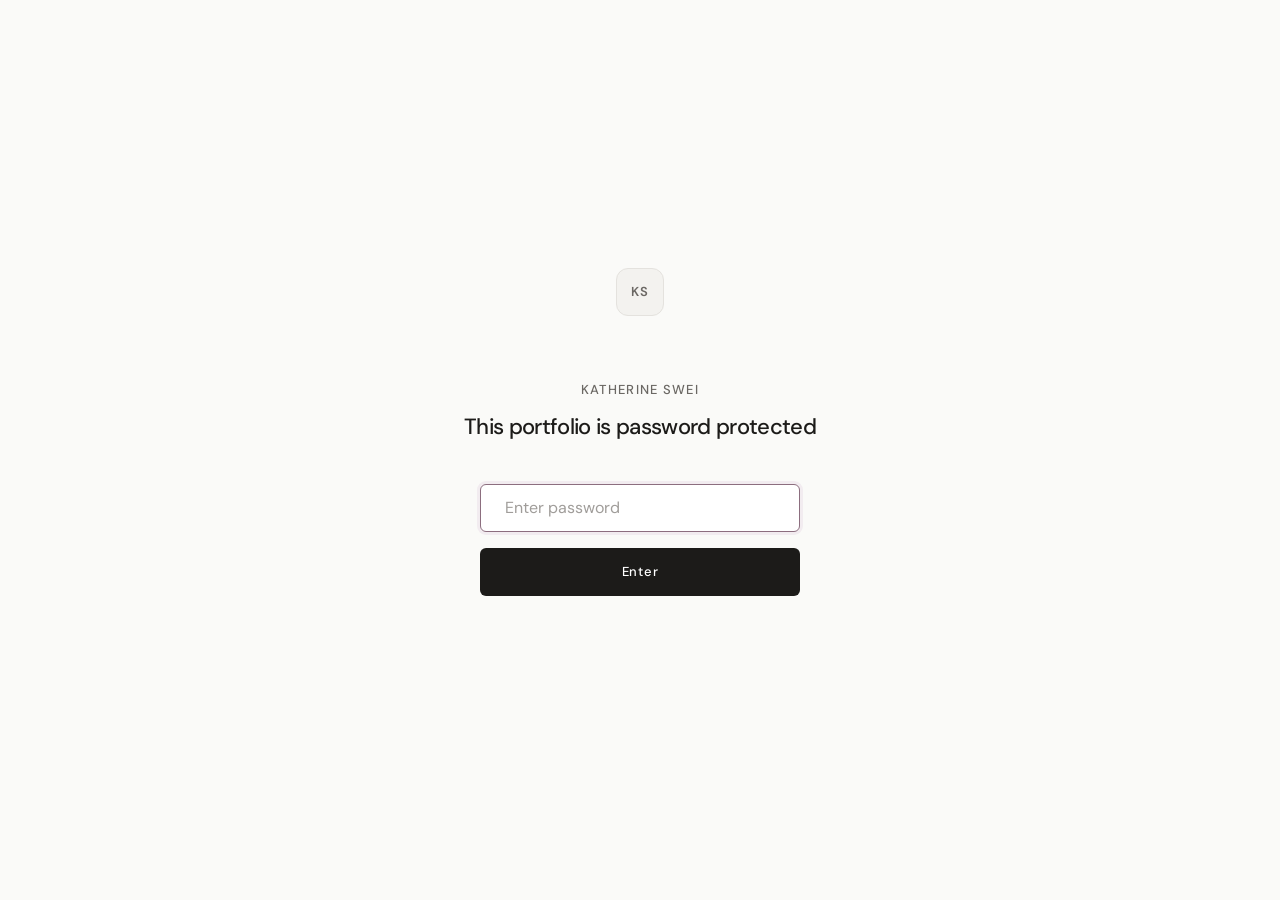
==== index.html @ fb3f7ec7 "Initial portfolio build — gate, work, and about pages Design system with DM Sans, warm mauve accent," ====
<!DOCTYPE html>
<html lang="en">
<head>
  <meta charset="UTF-8" />
  <meta name="viewport" content="width=device-width, initial-scale=1.0" />
  <title>Katherine Swei — Portfolio</title>
  <meta name="robots" content="noindex, nofollow" />
  <link rel="stylesheet" href="./css/tokens.css" />
  <link rel="stylesheet" href="./css/base.css" />
  <link rel="stylesheet" href="./css/gate.css" />
</head>
<body>
  <main class="gate">
    <div class="gate__mark">
      <!-- Replace src with your logo when ready -->
      <span class="gate__mark-placeholder">KS</span>
    </div>

    <p class="gate__label">Katherine Swei</p>
    <h1 class="gate__title">This portfolio is password protected</h1>

    <form class="gate__form" id="gate-form" novalidate>
      <div class="gate__input-wrap">
        <input
          class="gate__input"
          id="gate-password"
          type="password"
          placeholder="Enter password"
          autocomplete="current-password"
          autofocus
        />
      </div>
      <button class="gate__submit" id="gate-submit" type="submit">Enter</button>
      <p class="gate__error" id="gate-error" role="alert"></p>
    </form>
  </main>

  <script src="./js/gate.js"></script>
</body>
</html>
---- css/tokens.css ----
@import url('https://fonts.googleapis.com/css2?family=DM+Sans:ital,opsz,wght@0,9..40,400;0,9..40,500;0,9..40,600;1,9..40,400&display=swap');

:root {
  /* ── Colors ── */
  --color-bg:               #FAFAF8;
  --color-surface:          #F3F2EF;
  --color-border:           #E4E2DE;
  --color-border-subtle:    #EEECE9;

  --color-text-primary:     #1C1B19;
  --color-text-secondary:   #6B6864;
  --color-text-tertiary:    #A09D9A;

  --color-accent:           #8C6E7F;
  --color-accent-muted:     #F2ECF0;
  --color-accent-hover:     #7A5D6E;

  /* ── Typography ── */
  --font:                   'DM Sans', sans-serif;

  --text-xs:    0.6875rem;  /* 11px */
  --text-sm:    0.8125rem;  /* 13px */
  --text-base:  1rem;       /* 16px */
  --text-lg:    1.125rem;   /* 18px */
  --text-xl:    1.375rem;   /* 22px */
  --text-2xl:   1.75rem;    /* 28px */
  --text-3xl:   2.25rem;    /* 36px */
  --text-4xl:   3rem;       /* 48px */
  --text-5xl:   3.75rem;    /* 60px */

  --weight-regular:   400;
  --weight-medium:    500;
  --weight-semibold:  600;

  --leading-tight:    1.15;
  --leading-snug:     1.35;
  --leading-normal:   1.6;
  --leading-relaxed:  1.75;

  --tracking-tight:   -0.03em;
  --tracking-normal:  0em;
  --tracking-wide:    0.06em;
  --tracking-wider:   0.1em;

  /* ── Spacing (8pt grid) ── */
  --sp-1:   8px;
  --sp-2:   16px;
  --sp-3:   24px;
  --sp-4:   32px;
  --sp-5:   40px;
  --sp-6:   48px;
  --sp-8:   64px;
  --sp-10:  80px;
  --sp-12:  96px;
  --sp-16:  128px;
  --sp-20:  160px;

  /* ── Layout ── */
  --container-max:      1160px;
  --container-padding:  clamp(24px, 5vw, 64px);
  --nav-height:         64px;

  /* ── Radius ── */
  --radius-sm:  6px;
  --radius-md:  12px;
  --radius-lg:  20px;

  /* ── Transitions ── */
  --ease:       cubic-bezier(0.25, 0.1, 0.25, 1);
  --ease-out:   cubic-bezier(0, 0, 0.2, 1);
  --duration:   200ms;
  --duration-md: 400ms;
  --duration-lg: 600ms;
}
---- css/base.css ----
*, *::before, *::after {
  box-sizing: border-box;
  margin: 0;
  padding: 0;
}

html {
  font-size: 16px;
  -webkit-font-smoothing: antialiased;
  -moz-osx-font-smoothing: grayscale;
  scroll-behavior: smooth;
}

body {
  font-family: var(--font);
  font-size: var(--text-base);
  font-weight: var(--weight-regular);
  line-height: var(--leading-normal);
  color: var(--color-text-primary);
  background-color: var(--color-bg);
}

img, video {
  display: block;
  max-width: 100%;
}

a {
  color: inherit;
  text-decoration: none;
}

button {
  font-family: inherit;
  cursor: pointer;
  border: none;
  background: none;
}

ul, ol {
  list-style: none;
}

/* ── Utility ── */
.container {
  max-width: var(--container-max);
  margin-inline: auto;
  padding-inline: var(--container-padding);
}

.visually-hidden {
  position: absolute;
  width: 1px;
  height: 1px;
  overflow: hidden;
  clip: rect(0 0 0 0);
  white-space: nowrap;
}
---- css/gate.css ----
.gate {
  min-height: 100svh;
  display: flex;
  flex-direction: column;
  align-items: center;
  justify-content: center;
  padding: var(--sp-6) var(--container-padding);
}

.gate__mark {
  width: 48px;
  height: 48px;
  border-radius: var(--radius-md);
  background-color: var(--color-surface);
  border: 1px solid var(--color-border);
  display: flex;
  align-items: center;
  justify-content: center;
  margin-bottom: var(--sp-8);
  overflow: hidden;
}

.gate__mark img {
  width: 100%;
  height: 100%;
  object-fit: cover;
}

.gate__mark-placeholder {
  font-size: var(--text-sm);
  font-weight: var(--weight-semibold);
  color: var(--color-text-secondary);
  letter-spacing: var(--tracking-wide);
}

.gate__label {
  font-size: var(--text-sm);
  font-weight: var(--weight-medium);
  color: var(--color-text-secondary);
  letter-spacing: var(--tracking-wider);
  text-transform: uppercase;
  margin-bottom: var(--sp-1);
  text-align: center;
}

.gate__title {
  font-size: var(--text-xl);
  font-weight: var(--weight-medium);
  color: var(--color-text-primary);
  letter-spacing: var(--tracking-tight);
  margin-bottom: var(--sp-5);
  text-align: center;
}

.gate__form {
  display: flex;
  flex-direction: column;
  align-items: center;
  gap: var(--sp-2);
  width: 100%;
  max-width: 320px;
}

.gate__input-wrap {
  position: relative;
  width: 100%;
}

.gate__input {
  width: 100%;
  height: 48px;
  padding: 0 var(--sp-3);
  font-family: var(--font);
  font-size: var(--text-base);
  font-weight: var(--weight-regular);
  color: var(--color-text-primary);
  background: white;
  border: 1px solid var(--color-border);
  border-radius: var(--radius-sm);
  outline: none;
  transition: border-color var(--duration) var(--ease),
              box-shadow var(--duration) var(--ease);
}

.gate__input::placeholder {
  color: var(--color-text-tertiary);
}

.gate__input:focus {
  border-color: var(--color-accent);
  box-shadow: 0 0 0 3px var(--color-accent-muted);
}

.gate__input.error {
  border-color: #C0392B;
  box-shadow: 0 0 0 3px rgba(192, 57, 43, 0.1);
}

.gate__submit {
  width: 100%;
  height: 48px;
  background: var(--color-text-primary);
  color: white;
  font-family: var(--font);
  font-size: var(--text-sm);
  font-weight: var(--weight-medium);
  letter-spacing: var(--tracking-wide);
  border-radius: var(--radius-sm);
  transition: background var(--duration) var(--ease),
              transform var(--duration) var(--ease);
}

.gate__submit:hover {
  background: var(--color-accent);
}

.gate__submit:active {
  transform: scale(0.98);
}

.gate__error {
  font-size: var(--text-sm);
  color: #C0392B;
  opacity: 0;
  transition: opacity var(--duration) var(--ease);
  height: 20px;
}

.gate__error.visible {
  opacity: 1;
}
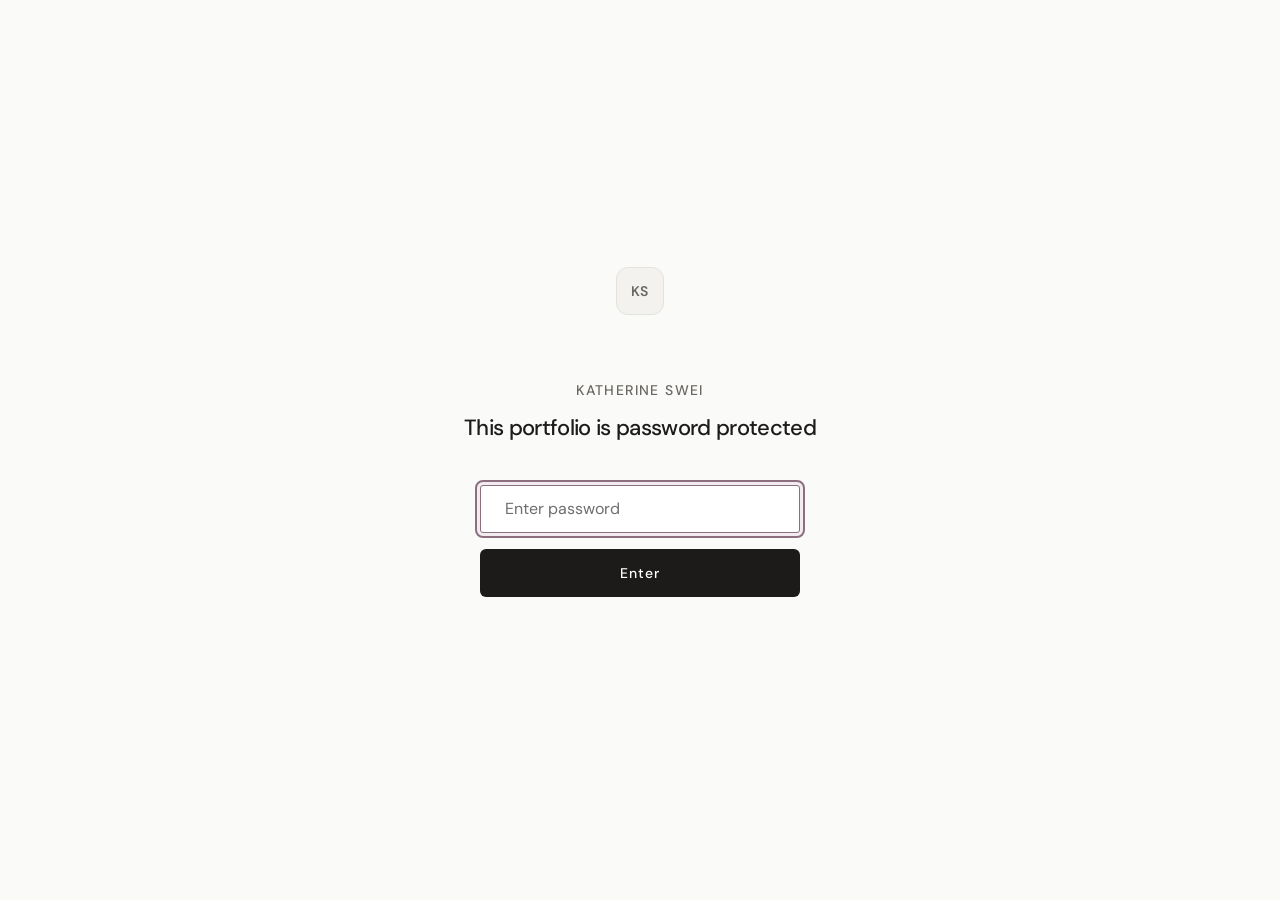
==== commit b5014b9b: "Fix all critical and high UX/accessibility issues from audit - Add :focus-visible rings on all inter" ====
--- a/index.html
+++ b/index.html
@@ -5,6 +5,8 @@
   <meta name="viewport" content="width=device-width, initial-scale=1.0" />
   <title>Katherine Swei — Portfolio</title>
   <meta name="robots" content="noindex, nofollow" />
+  <link rel="preconnect" href="https://fonts.googleapis.com" />
+  <link rel="preconnect" href="https://fonts.gstatic.com" crossorigin />
   <link rel="stylesheet" href="./css/tokens.css" />
   <link rel="stylesheet" href="./css/base.css" />
   <link rel="stylesheet" href="./css/gate.css" />
@@ -21,6 +23,7 @@
 
     <form class="gate__form" id="gate-form" novalidate>
       <div class="gate__input-wrap">
+        <label for="gate-password" class="visually-hidden">Password</label>
         <input
           class="gate__input"
           id="gate-password"
@@ -31,7 +34,7 @@
         />
       </div>
       <button class="gate__submit" id="gate-submit" type="submit">Enter</button>
-      <p class="gate__error" id="gate-error" role="alert"></p>
+      <p class="gate__error" id="gate-error" role="alert" aria-live="polite"></p>
     </form>
   </main>
 
--- a/css/tokens.css
+++ b/css/tokens.css
@@ -1,4 +1,4 @@
-@import url('https://fonts.googleapis.com/css2?family=DM+Sans:ital,opsz,wght@0,9..40,400;0,9..40,500;0,9..40,600;1,9..40,400&display=swap');
+@import url('https://fonts.googleapis.com/css2?family=DM+Sans:ital,opsz,wght@0,9..40,400;0,9..40,500;0,9..40,600;1,9..40,400&display=swap&font-display=swap');
 
 :root {
   /* ── Colors ── */
@@ -9,7 +9,7 @@
 
   --color-text-primary:     #1C1B19;
   --color-text-secondary:   #6B6864;
-  --color-text-tertiary:    #A09D9A;
+  --color-text-tertiary:    #706E6C;  /* darkened: passes 4.5:1 on --color-bg */
 
   --color-accent:           #8C6E7F;
   --color-accent-muted:     #F2ECF0;
@@ -18,8 +18,8 @@
   /* ── Typography ── */
   --font:                   'DM Sans', sans-serif;
 
-  --text-xs:    0.6875rem;  /* 11px */
-  --text-sm:    0.8125rem;  /* 13px */
+  --text-xs:    0.75rem;    /* 12px */
+  --text-sm:    0.875rem;   /* 14px */
   --text-base:  1rem;       /* 16px */
   --text-lg:    1.125rem;   /* 18px */
   --text-xl:    1.375rem;   /* 22px */
@@ -70,5 +70,5 @@
   --ease-out:   cubic-bezier(0, 0, 0.2, 1);
   --duration:   200ms;
   --duration-md: 400ms;
-  --duration-lg: 600ms;
+  --duration-lg: 350ms;
 }
--- a/css/gate.css
+++ b/css/gate.css
@@ -129,3 +129,23 @@
 .gate__error.visible {
   opacity: 1;
 }
+
+/* ── Focus visible ── */
+:focus-visible {
+  outline: 2px solid var(--color-accent);
+  outline-offset: 3px;
+  border-radius: 3px;
+}
+
+:focus:not(:focus-visible) {
+  outline: none;
+}
+
+/* ── Reduced motion ── */
+@media (prefers-reduced-motion: reduce) {
+  *,
+  *::before,
+  *::after {
+    transition-duration: 0.01ms !important;
+  }
+}
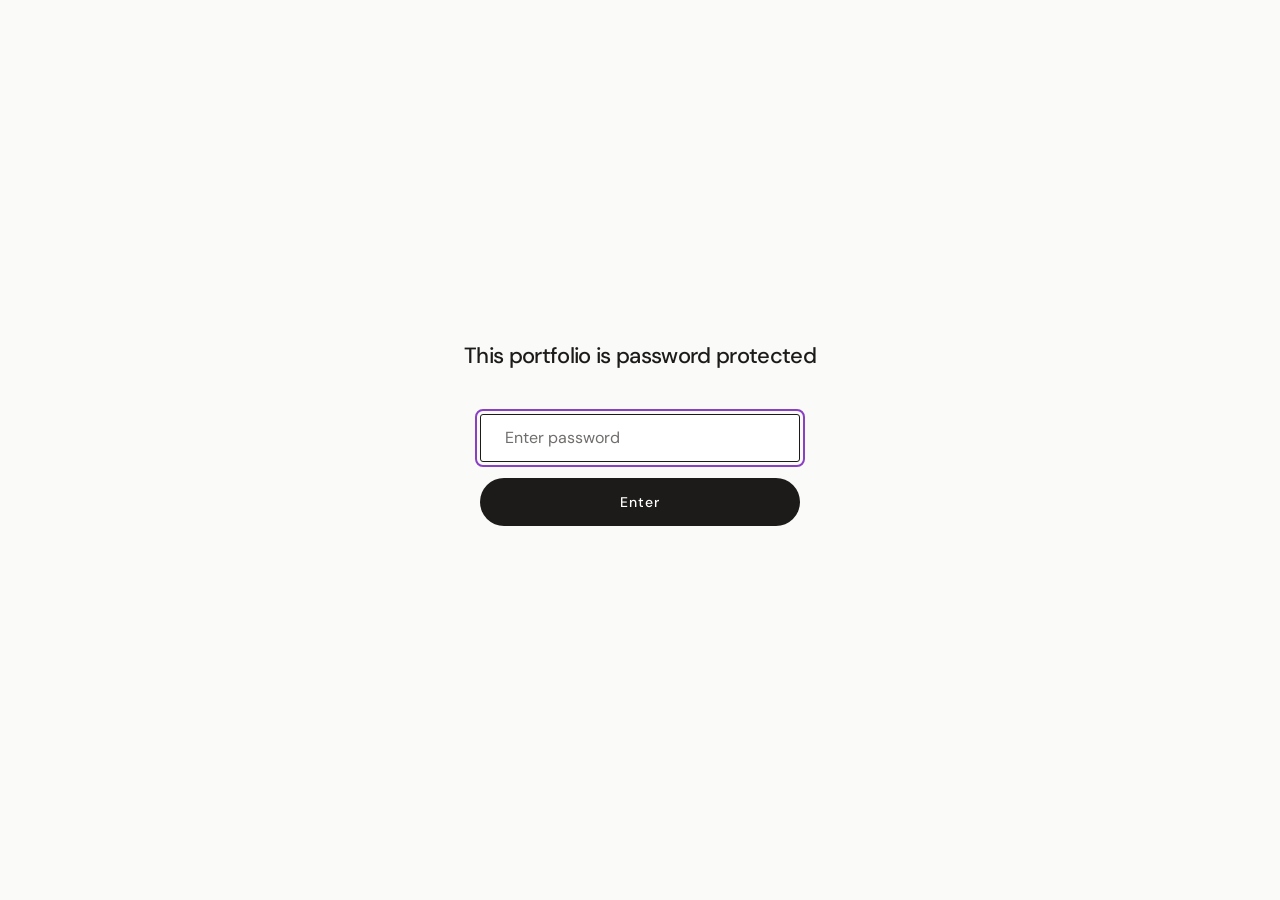
==== commit 2d65791e: "Add case study pages, workflow Lottie, and gate/hero refinements - Add reusable case-study template " ====
--- a/index.html
+++ b/index.html
@@ -13,12 +13,6 @@
 </head>
 <body>
   <main class="gate">
-    <div class="gate__mark">
-      <!-- Replace src with your logo when ready -->
-      <span class="gate__mark-placeholder">KS</span>
-    </div>
-
-    <p class="gate__label">Katherine Swei</p>
     <h1 class="gate__title">This portfolio is password protected</h1>
 
     <form class="gate__form" id="gate-form" novalidate>
--- a/css/tokens.css
+++ b/css/tokens.css
@@ -11,9 +11,14 @@
   --color-text-secondary:   #6B6864;
   --color-text-tertiary:    #706E6C;  /* darkened: passes 4.5:1 on --color-bg */
 
-  --color-accent:           #8C6E7F;
-  --color-accent-muted:     #F2ECF0;
-  --color-accent-hover:     #7A5D6E;
+  --color-accent:           #8A40C3;
+  --color-accent-muted:     #F1E8FA;
+  --color-accent-hover:     #722FA6;
+
+  /* Grain texture for grainy-text effect (layer over a solid color) */
+  --grain-img: url("data:image/svg+xml,%3Csvg xmlns='http://www.w3.org/2000/svg' width='160' height='160'%3E%3Cfilter id='n'%3E%3CfeTurbulence type='fractalNoise' baseFrequency='0.85' numOctaves='2' stitchTiles='stitch'/%3E%3CfeColorMatrix type='saturate' values='0'/%3E%3C/filter%3E%3Crect width='100%25' height='100%25' filter='url(%23n)' opacity='0.5'/%3E%3C/svg%3E");
+  --hero-text-gradient: linear-gradient(135deg, #654ea3 0%, #eaafc8 100%);
+  --hero-text-fallback: #654ea3;
 
   /* ── Typography ── */
   --font:                   'DM Sans', sans-serif;
@@ -22,6 +27,7 @@
   --text-sm:    0.875rem;   /* 14px */
   --text-base:  1rem;       /* 16px */
   --text-lg:    1.125rem;   /* 18px */
+  --text-title: 1.25rem;    /* 20px */
   --text-xl:    1.375rem;   /* 22px */
   --text-2xl:   1.75rem;    /* 28px */
   --text-3xl:   2.25rem;    /* 36px */
@@ -56,7 +62,7 @@
   --sp-20:  160px;
 
   /* ── Layout ── */
-  --container-max:      1160px;
+  --container-max:      1400px;
   --container-padding:  clamp(24px, 5vw, 64px);
   --nav-height:         64px;
 
--- a/css/gate.css
+++ b/css/gate.css
@@ -8,22 +8,19 @@
 }
 
 .gate__mark {
-  width: 48px;
-  height: 48px;
-  border-radius: var(--radius-md);
-  background-color: var(--color-surface);
-  border: 1px solid var(--color-border);
+  width: 96px;
+  height: 96px;
+  background-color: transparent;
   display: flex;
   align-items: center;
   justify-content: center;
   margin-bottom: var(--sp-8);
-  overflow: hidden;
 }
 
 .gate__mark img {
   width: 100%;
   height: 100%;
-  object-fit: cover;
+  object-fit: contain;
 }
 
 .gate__mark-placeholder {
@@ -76,7 +73,7 @@
   color: var(--color-text-primary);
   background: white;
   border: 1px solid var(--color-border);
-  border-radius: var(--radius-sm);
+  border-radius: 9999px;
   outline: none;
   transition: border-color var(--duration) var(--ease),
               box-shadow var(--duration) var(--ease);
@@ -87,8 +84,8 @@
 }
 
 .gate__input:focus {
-  border-color: var(--color-accent);
-  box-shadow: 0 0 0 3px var(--color-accent-muted);
+  border-color: var(--color-text-primary);
+  box-shadow: none;
 }
 
 .gate__input.error {
@@ -105,13 +102,14 @@
   font-size: var(--text-sm);
   font-weight: var(--weight-medium);
   letter-spacing: var(--tracking-wide);
-  border-radius: var(--radius-sm);
+  border-radius: 9999px;
   transition: background var(--duration) var(--ease),
               transform var(--duration) var(--ease);
 }
 
 .gate__submit:hover {
-  background: var(--color-accent);
+  background: var(--color-border);
+  color: var(--color-text-primary);
 }
 
 .gate__submit:active {
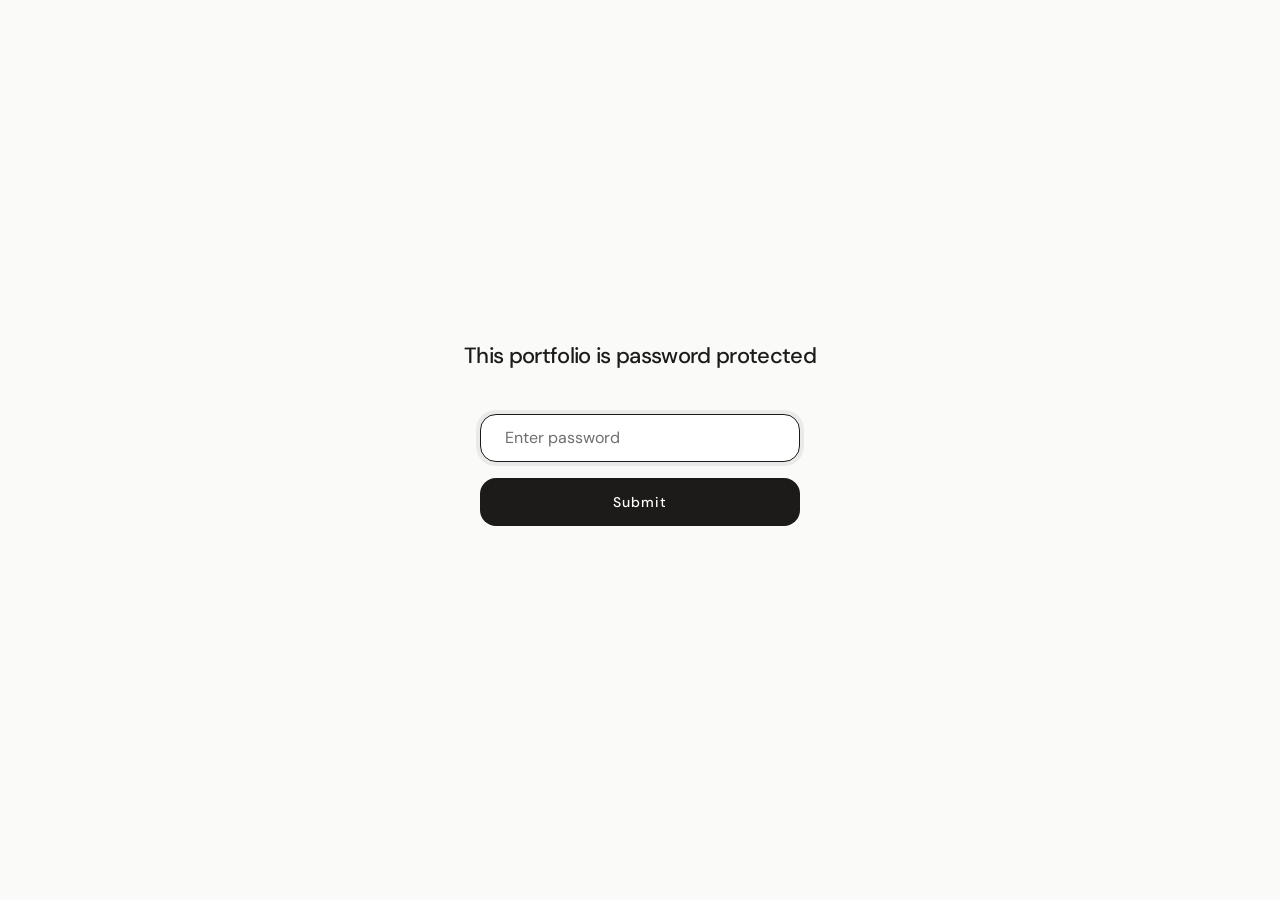
==== commit f33bd6c3: "Expand core platform case study and refine work grid presentation. Add hero cover and overview diagr" ====
--- a/index.html
+++ b/index.html
@@ -27,7 +27,7 @@
           autofocus
         />
       </div>
-      <button class="gate__submit" id="gate-submit" type="submit">Enter</button>
+      <button class="gate__submit" id="gate-submit" type="submit">Submit</button>
       <p class="gate__error" id="gate-error" role="alert" aria-live="polite"></p>
     </form>
   </main>
--- a/css/gate.css
+++ b/css/gate.css
@@ -73,7 +73,7 @@
   color: var(--color-text-primary);
   background: white;
   border: 1px solid var(--color-border);
-  border-radius: 9999px;
+  border-radius: 16px;
   outline: none;
   transition: border-color var(--duration) var(--ease),
               box-shadow var(--duration) var(--ease);
@@ -85,7 +85,12 @@
 
 .gate__input:focus {
   border-color: var(--color-text-primary);
-  box-shadow: none;
+  box-shadow: 0 0 0 4px rgba(28, 27, 25, 0.07);
+}
+
+/* the input styles its own focus — no outer ring on top */
+.gate__input:focus-visible {
+  outline: none;
 }
 
 .gate__input.error {
@@ -102,7 +107,7 @@
   font-size: var(--text-sm);
   font-weight: var(--weight-medium);
   letter-spacing: var(--tracking-wide);
-  border-radius: 9999px;
+  border-radius: 16px;
   transition: background var(--duration) var(--ease),
               transform var(--duration) var(--ease);
 }
@@ -114,6 +119,27 @@
 
 .gate__submit:active {
   transform: scale(0.98);
+}
+
+/* keyboard focus on the button: same soft halo, no outline ring */
+.gate__submit:focus-visible {
+  outline: none;
+  box-shadow: 0 0 0 4px rgba(28, 27, 25, 0.15);
+}
+
+/* ── Success state: stays ink, soft halo, gentle lift ── */
+.gate__submit.is-success {
+  background: var(--color-text-primary);
+  color: white;
+  box-shadow: 0 0 0 4px rgba(28, 27, 25, 0.10);
+  transform: translateY(-1px);
+  pointer-events: none;
+}
+
+/* whole gate fades out while redirecting */
+.gate.is-leaving {
+  opacity: 0;
+  transition: opacity 400ms var(--ease);
 }
 
 .gate__error {
@@ -128,11 +154,10 @@
   opacity: 1;
 }
 
-/* ── Focus visible ── */
+/* ── Focus visible (neutral ink, matches the theme) ── */
 :focus-visible {
-  outline: 2px solid var(--color-accent);
+  outline: 2px solid var(--color-text-secondary);
   outline-offset: 3px;
-  border-radius: 3px;
 }
 
 :focus:not(:focus-visible) {
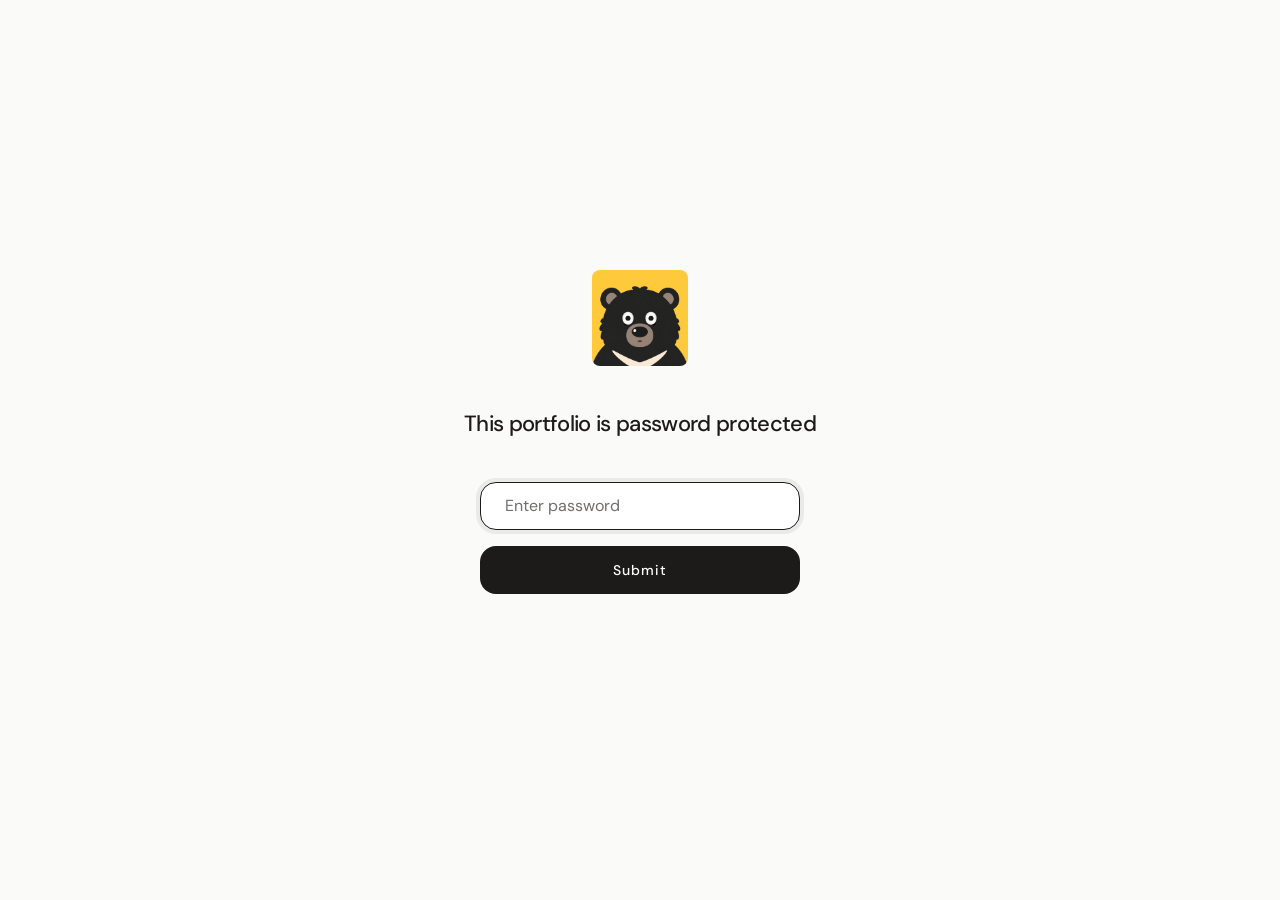
==== commit 3fa5f0af: "Add interactive Taiwan black bear to password gate - Cursor-following eyes with smooth easing; peek " ====
--- a/index.html
+++ b/index.html
@@ -10,9 +10,93 @@
   <link rel="stylesheet" href="./css/tokens.css" />
   <link rel="stylesheet" href="./css/base.css" />
   <link rel="stylesheet" href="./css/gate.css" />
+  <style>
+    /* ── Taiwan black bear mark (eyes follow the cursor) ── */
+    .gate__bear {
+      position: relative;
+      width: 96px;
+      height: 96px;
+      margin: 0 auto var(--sp-5);
+      border-radius: 8px;
+      overflow: hidden;
+      background: #FFC93C;
+      animation: bearBob 3.4s ease-in-out infinite;
+      will-change: transform;
+    }
+    .gate__bear-img { width: 100%; height: 100%; object-fit: cover; display: block; }
+
+    .gate__eye {
+      position: absolute;
+      top: 50.5%;
+      width: 11px;
+      height: 12.5px;
+      border-radius: 50%;
+      background: #FBFAF6;
+      transform: translate(-50%, -50%);
+      display: grid;
+      place-items: center;
+      box-shadow: inset 0 0 0 1px rgba(28, 27, 25, 0.08);
+      transition: opacity 0.2s ease;
+    }
+    .gate__eye--l { left: 37%; }
+    .gate__eye--r { left: 61%; }
+
+    .gate__pupil {
+      width: 5px;
+      height: 5px;
+      border-radius: 50%;
+      background: #1C1B19;
+      transform: translate(var(--px, 0px), var(--py, 0px));
+      transition: transform 0.13s ease-out;
+    }
+
+    /* happy face shown on correct password */
+    .gate__happy {
+      position: absolute;
+      inset: 0;
+      width: 100%;
+      height: 100%;
+      opacity: 0;
+      transition: opacity 0.3s ease;
+      pointer-events: none;
+    }
+    .gate__bear.is-happy .gate__happy { opacity: 1; }
+    .gate__bear.is-happy .gate__eye  { opacity: 0; }
+    .gate__bear.is-happy { animation: bearPop 0.55s ease; }
+
+    @keyframes bearBob {
+      0%, 100% { transform: translateY(0); }
+      50%      { transform: translateY(-4px); }
+    }
+    @keyframes bearPop {
+      0%   { transform: scale(1); }
+      40%  { transform: scale(1.12); }
+      100% { transform: scale(1); }
+    }
+
+    @media (prefers-reduced-motion: reduce) {
+      .gate__bear { animation: none; }
+      .gate__pupil { transition: none; }
+      .gate__bear.is-happy { animation: none; }
+    }
+  </style>
 </head>
 <body>
   <main class="gate">
+    <div class="gate__bear" id="gate-bear" aria-hidden="true">
+      <img class="gate__bear-img" src="./assets/images/tw-bear-yellow.png" alt="" />
+      <span class="gate__eye gate__eye--l"><span class="gate__pupil"></span></span>
+      <span class="gate__eye gate__eye--r"><span class="gate__pupil"></span></span>
+      <svg class="gate__happy" viewBox="0 0 96 96" xmlns="http://www.w3.org/2000/svg">
+        <ellipse cx="29" cy="58" rx="5" ry="3.2" fill="rgba(234,110,135,0.55)" />
+        <ellipse cx="66" cy="58" rx="5" ry="3.2" fill="rgba(234,110,135,0.55)" />
+        <g fill="none" stroke="#FBFAF6" stroke-width="2.6" stroke-linecap="round">
+          <path d="M31 50 Q35.5 44.5 40 50" />
+          <path d="M54 50 Q58.5 44.5 63 50" />
+        </g>
+        <path d="M41.5 64 Q47.5 71 53.5 64" fill="none" stroke="#2A2320" stroke-width="2.4" stroke-linecap="round" />
+      </svg>
+    </div>
     <h1 class="gate__title">This portfolio is password protected</h1>
 
     <form class="gate__form" id="gate-form" novalidate>
@@ -33,5 +117,73 @@
   </main>
 
   <script src="./js/gate.js"></script>
+  <script>
+    (function () {
+      const bear = document.getElementById('gate-bear');
+      const field = document.getElementById('gate-password');
+      if (!bear) return;
+      const pupils = bear.querySelectorAll('.gate__pupil');
+      const reduced = window.matchMedia('(prefers-reduced-motion: reduce)').matches;
+
+      const MAX_X = 3;     // horizontal pupil travel
+      const MAX_Y = 3;     // vertical pupil travel
+      const PEEK_Y = 4.5;  // how far down pupils drop when peeking
+
+      let targetX = 0, targetY = 0;   // where pupils want to be
+      let curX = 0, curY = 0;          // eased current position
+      let focused = false, hovered = false;
+      const peeking = () => focused || hovered;
+
+      function apply(x, y) {
+        pupils.forEach((p) => {
+          p.style.setProperty('--px', x.toFixed(2) + 'px');
+          p.style.setProperty('--py', y.toFixed(2) + 'px');
+        });
+      }
+
+      // follow the cursor (relative to the bear's centre)
+      window.addEventListener('mousemove', (e) => {
+        if (peeking()) return;
+        const r = bear.getBoundingClientRect();
+        const cx = r.left + r.width / 2;
+        const cy = r.top + r.height / 2;
+        const dx = e.clientX - cx;
+        const dy = e.clientY - cy;
+        const dist = Math.hypot(dx, dy) || 1;
+        targetX = (dx / dist) * MAX_X;
+        targetY = (dy / dist) * MAX_Y;
+      }, { passive: true });
+
+      // peek down while interacting with the password field
+      function refresh() {
+        if (peeking()) { targetX = 0; targetY = PEEK_Y; }
+      }
+      if (field) {
+        field.addEventListener('focus', () => { focused = true; refresh(); });
+        field.addEventListener('blur',  () => { focused = false; });
+        field.addEventListener('input', () => { focused = true; refresh(); });
+        field.addEventListener('pointerenter', () => { hovered = true; refresh(); });
+        field.addEventListener('pointerleave', () => { hovered = false; });
+      }
+
+      if (reduced) {
+        // no easing loop — snap pupils to target on relevant events
+        const snap = () => apply(targetX, targetY);
+        window.addEventListener('mousemove', () => { if (!peeking()) snap(); }, { passive: true });
+        ['focus', 'blur', 'input', 'pointerenter', 'pointerleave'].forEach((ev) =>
+          field && field.addEventListener(ev, () => { refresh(); snap(); }));
+        snap();
+        return;
+      }
+
+      // smooth easing loop
+      (function tick() {
+        curX += (targetX - curX) * 0.15;
+        curY += (targetY - curY) * 0.15;
+        apply(curX, curY);
+        requestAnimationFrame(tick);
+      })();
+    })();
+  </script>
 </body>
 </html>
